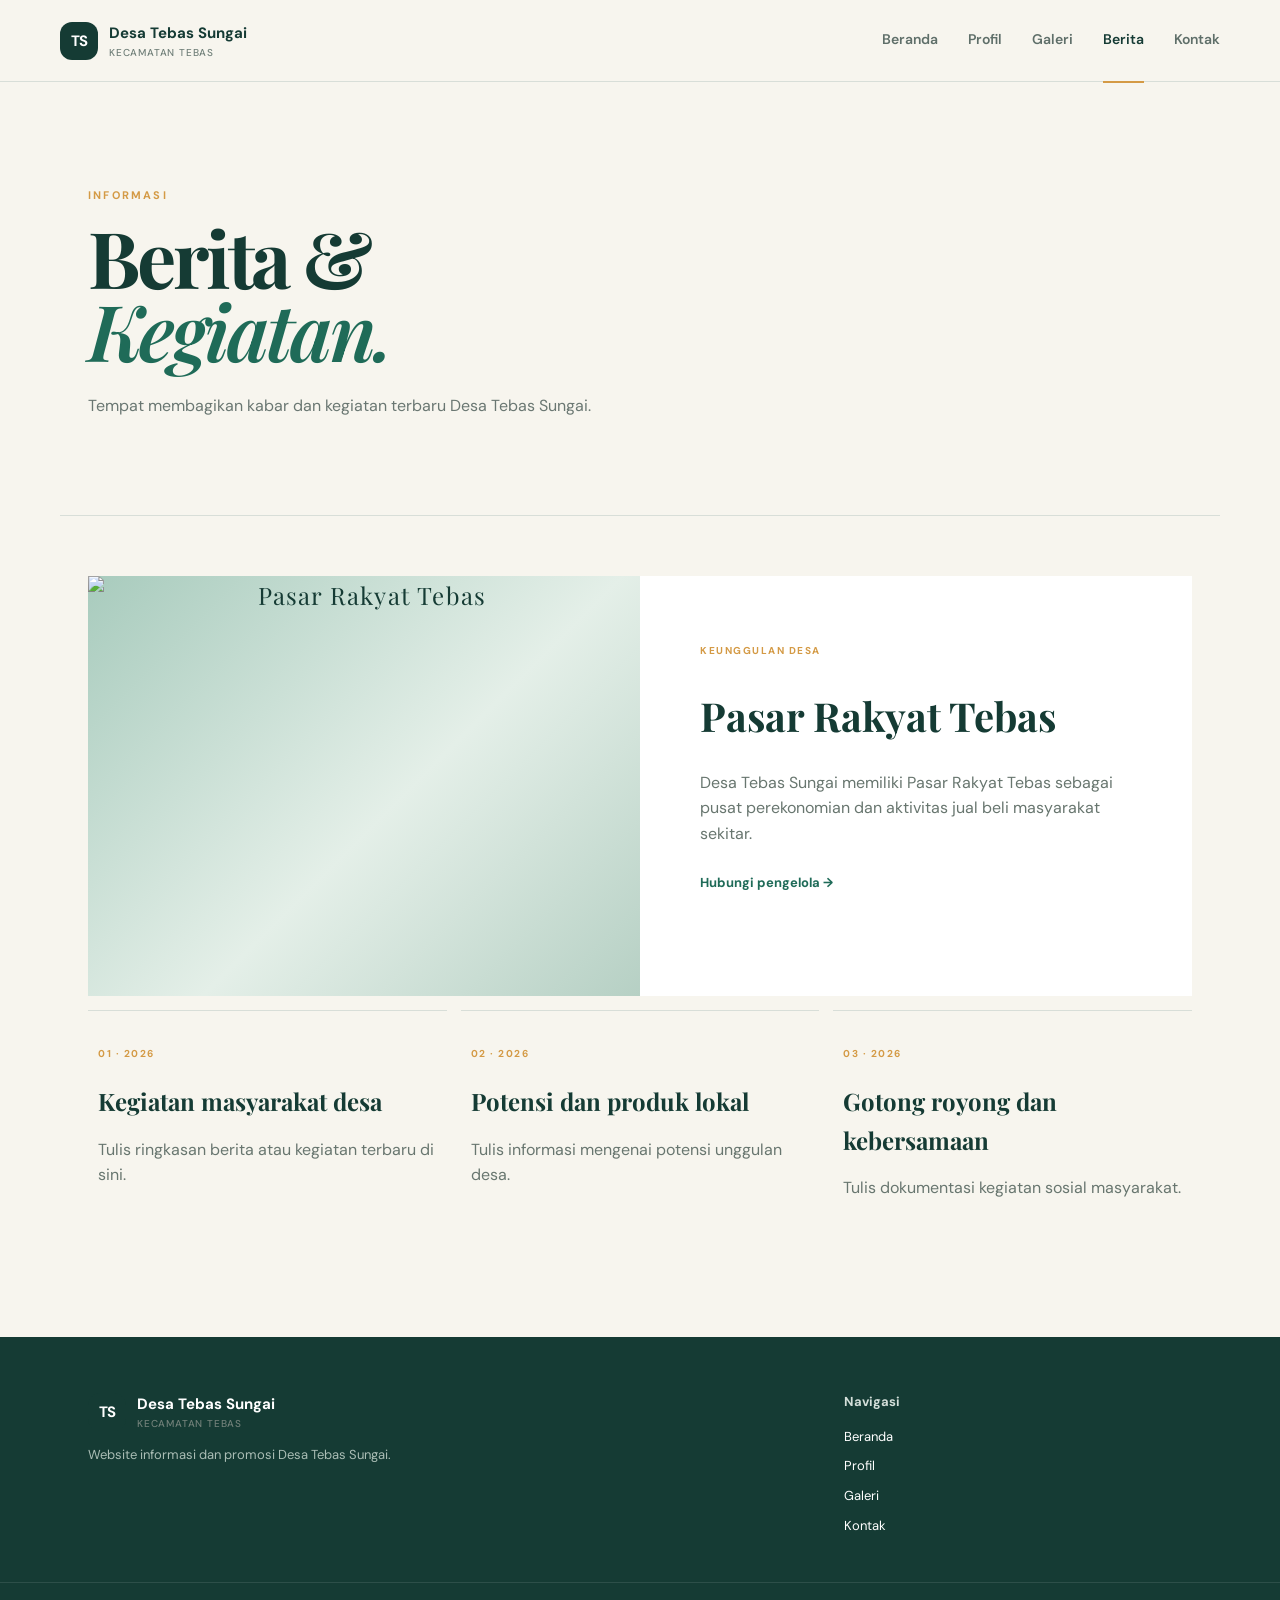
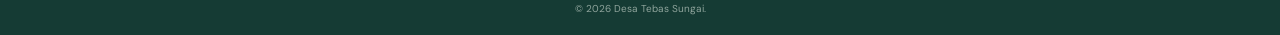
==== berita.html @ 547ca8f2 "Add files via upload" ====
<!DOCTYPE html>
<html lang="id">
<head><meta charset="UTF-8"><meta name="viewport" content="width=device-width, initial-scale=1.0"><title>Berita | Desa Tebas Sungai</title><link rel="stylesheet" href="style.css"></head>
<body>
<header class="navbar"><a class="brand" href="index.html"><span class="brand-mark">TS</span><span>Desa Tebas Sungai<small>Kecamatan Tebas</small></span></a><button class="menu-toggle">☰</button><nav><a href="index.html">Beranda</a><a href="profil.html">Profil</a><a href="galeri.html">Galeri</a><a class="active" href="berita.html">Berita</a><a href="kontak.html">Kontak</a></nav></header>
<main>
<section class="page-hero wrap"><p class="eyebrow">INFORMASI</p><h1>Berita &<br><em>Kegiatan.</em></h1><p>Tempat membagikan kabar dan kegiatan terbaru Desa Tebas Sungai.</p></section>
<section class="news wrap">
<article class="news-card featured"><div class="news-image"><img src="images/berita-pasar-rakyat-tebas.jpg" alt="Pasar Rakyat Tebas"></div><div class="news-body"><span class="tag">KEUNGGULAN DESA</span><h2>Pasar Rakyat Tebas</h2><p>Desa Tebas Sungai memiliki Pasar Rakyat Tebas sebagai pusat perekonomian dan aktivitas jual beli masyarakat sekitar.</p><a class="text-link" href="kontak.html">Hubungi pengelola →</a></div></article>
<div class="news-list">
<article><span class="date">01 · 2026</span><h3>Kegiatan masyarakat desa</h3><p>Tulis ringkasan berita atau kegiatan terbaru di sini.</p></article>
<article><span class="date">02 · 2026</span><h3>Potensi dan produk lokal</h3><p>Tulis informasi mengenai potensi unggulan desa.</p></article>
<article><span class="date">03 · 2026</span><h3>Gotong royong dan kebersamaan</h3><p>Tulis dokumentasi kegiatan sosial masyarakat.</p></article>
</div>
</section>
</main>
<footer><div class="wrap footer-grid"><div><div class="brand footer-brand"><span class="brand-mark">TS</span><span>Desa Tebas Sungai<small>Kecamatan Tebas</small></span></div><p>Website informasi dan promosi Desa Tebas Sungai.</p></div><div><b>Navigasi</b><a href="index.html">Beranda</a><a href="profil.html">Profil</a><a href="galeri.html">Galeri</a><a href="kontak.html">Kontak</a></div></div><div class="copyright">© 2026 Desa Tebas Sungai.</div></footer><script src="script.js"></script></body></html>
---- style.css ----
@import url('https://fonts.googleapis.com/css2?family=DM+Sans:wght@400;500;600;700&family=Playfair+Display:ital,wght@0,600;0,700;1,600;1,700&display=swap');
:root{--ink:#153b34;--green:#1f6b58;--mint:#dcefe5;--cream:#f7f5ee;--gold:#d49a45;--white:#fff;--line:#d8ded8;--max:1160px}
*{box-sizing:border-box}html{scroll-behavior:smooth}body{margin:0;background:var(--cream);color:var(--ink);font-family:'DM Sans',sans-serif;line-height:1.6}a{text-decoration:none;color:inherit}.wrap{max-width:var(--max);margin:auto;padding-left:28px;padding-right:28px}
.navbar{height:82px;padding:0 max(28px,calc((100% - 1160px)/2));display:flex;align-items:center;justify-content:space-between;background:rgba(247,245,238,.94);backdrop-filter:blur(10px);position:sticky;top:0;z-index:10;border-bottom:1px solid var(--line)}
.brand{display:flex;align-items:center;gap:11px;font-weight:700;font-size:15px}.brand small{display:block;font-size:10px;font-weight:500;color:#718079;letter-spacing:.08em;text-transform:uppercase}.brand-mark{width:38px;height:38px;border-radius:12px;background:var(--ink);color:white;display:grid;place-items:center;font-weight:700;letter-spacing:-.05em}nav{display:flex;gap:30px;font-size:14px;font-weight:600;color:#5f6f69}nav a{padding:30px 0;border-bottom:2px solid transparent}nav a:hover,nav a.active{color:var(--ink);border-bottom-color:var(--gold)}.menu-toggle{display:none;border:0;background:none;font-size:25px;color:var(--ink)}
.hero{max-width:1240px;margin:0 auto;padding:90px 40px 70px;min-height:620px;display:grid;grid-template-columns:1.05fr .95fr;align-items:center;gap:55px}.eyebrow{font-size:11px;letter-spacing:.2em;font-weight:700;color:var(--gold);margin:0 0 16px}.hero h1,.page-hero h1{font-family:'Playfair Display',serif;font-size:clamp(58px,7vw,92px);line-height:.94;margin:0 0 26px;letter-spacing:-.04em}.hero h1 em,.page-hero h1 em,h2 em{color:var(--green);font-weight:600}.lead{font-size:18px;max-width:530px;color:#64716c}.hero-actions{display:flex;gap:12px;margin-top:34px}.btn{display:inline-flex;align-items:center;justify-content:center;gap:20px;padding:14px 22px;border-radius:5px;border:1px solid var(--ink);font-weight:700;font-size:13px}.btn.primary{background:var(--ink);color:white}.btn.primary:hover{background:var(--green)}.btn.ghost{background:transparent}.hero-card{height:470px;position:relative}.hero-image-placeholder,.news-image,.photo{height:100%;display:grid;place-items:center;background:linear-gradient(135deg,#a8cbbd,#e4efe8 55%,#b6d0c4);color:var(--ink);font-family:'Playfair Display',serif;font-size:28px;text-align:center;letter-spacing:.05em;overflow:hidden}
.hero-image-placeholder img,.news-image img,.photo img{width:100%;height:100%;object-fit:cover;display:block}.floating-info{position:absolute;bottom:22px;left:-30px;background:white;padding:16px 20px;display:flex;gap:12px;align-items:center;box-shadow:0 14px 35px #163b3420;border-radius:4px}.floating-info span{font-size:23px}.floating-info small{display:block;color:#718079;font-size:11px}.stats{display:grid;grid-template-columns:repeat(4,1fr);border-top:1px solid var(--line);border-bottom:1px solid var(--line);padding-top:24px;padding-bottom:24px}.stats div{padding:12px 24px;border-right:1px solid var(--line);display:flex;flex-direction:column}.stats div:last-child{border:0}.stats strong{font-size:11px;color:var(--gold)}.stats span{font-weight:700;margin-top:3px}.section{padding-top:115px;padding-bottom:75px}.intro{display:grid;grid-template-columns:1fr 1fr;gap:100px}.section h2,.two-col h2,.contact h2{font-family:'Playfair Display',serif;font-size:48px;line-height:1.05;margin:0;letter-spacing:-.03em}.section-copy{padding-top:25px;color:#65736e;font-size:16px}.text-link{display:inline-block;margin-top:10px;color:var(--green);font-weight:700;font-size:13px}.feature{display:grid;grid-template-columns:1.4fr 1fr 1fr;gap:14px;padding-bottom:115px}.feature-card,.info-grid article{background:#e6eee8;padding:36px;min-height:270px;display:flex;flex-direction:column}.feature-card span,.info-grid span{font-size:11px;color:var(--gold);font-weight:700}.feature-card h3,.info-grid h3{font-family:'Playfair Display',serif;font-size:27px;margin:35px 0 8px}.feature-card p{color:#687871;margin:0}.feature-card a{margin-top:auto;font-size:13px;font-weight:700}.feature-card.dark{background:var(--ink);color:white}.feature-card.dark p{color:#b6c9c2}.page-hero{padding-top:105px;padding-bottom:80px;border-bottom:1px solid var(--line)}.page-hero h1{font-size:clamp(55px,7vw,78px)}.page-hero>p:last-child{max-width:600px;color:#6a7772}.two-col{display:grid;grid-template-columns:1fr 1fr;gap:100px}.two-col>div:last-child{color:#66736e;padding-top:15px}.info-grid{display:grid;grid-template-columns:repeat(3,1fr);gap:14px;padding-bottom:110px}.quote{background:var(--green);color:white;padding-top:60px;padding-bottom:60px;margin-bottom:110px;text-align:center}.quote p{font-family:'Playfair Display',serif;font-size:34px;margin:0}.gallery{padding-top:60px;padding-bottom:110px;display:grid;grid-template-columns:repeat(3,1fr);grid-auto-rows:300px;gap:14px}.gallery-item{position:relative;overflow:hidden;background:white}.gallery-item .photo{font-size:20px}.gallery-item>div:last-child{position:absolute;bottom:0;left:0;right:0;background:linear-gradient(transparent,#153b34e8);color:white;padding:55px 20px 18px}.gallery-item span{display:block;font-size:11px;color:#d4dfda;margin-top:3px}.gallery-item.tall{grid-row:span 2}.gallery-item.wide{grid-column:span 2}.news{padding-top:60px;padding-bottom:110px}.news-card{display:grid;grid-template-columns:1fr 1fr;background:white;min-height:420px}.news-image{font-size:24px}.news-body{padding:60px}.tag,.date{font-size:10px;letter-spacing:.15em;color:var(--gold);font-weight:700}.news-body h2{font-family:'Playfair Display',serif;font-size:40px;line-height:1.05}.news-body p,.news-list p{color:#68766f}.news-list{display:grid;grid-template-columns:repeat(3,1fr);gap:14px;margin-top:14px}.news-list article{border-top:1px solid var(--line);padding:28px 10px 10px}.news-list h3{font-family:'Playfair Display',serif;font-size:24px;margin:18px 0 5px}.contact{display:grid;grid-template-columns:1fr 1fr;gap:90px;padding-top:65px;padding-bottom:110px}.contact-info>p:not(.eyebrow){color:#68766f;max-width:480px}.contact-row{display:flex;gap:18px;margin-top:32px}.contact-row>b{font-size:20px}.contact-row strong,.contact-row span{display:block}.contact-row span{color:#68766f;font-size:14px}.contact-form{background:white;padding:40px}.contact-form label{display:block;font-size:12px;font-weight:700;margin-bottom:20px}.contact-form input,.contact-form textarea{display:block;width:100%;border:0;border-bottom:1px solid var(--line);padding:13px 0;background:transparent;font:inherit;outline:none;color:var(--ink)}.contact-form textarea{resize:vertical}.contact-form small{display:block;color:#89938f;margin-top:18px;font-size:10px}footer{background:var(--ink);color:white;padding-top:55px}.footer-grid{display:grid;grid-template-columns:2fr 1fr;gap:60px;padding-bottom:45px}.footer-brand{color:white}.footer-grid p{color:#aabdb5;font-size:13px;max-width:350px}.footer-grid>div:last-child{display:flex;flex-direction:column;gap:9px;font-size:13px}.footer-grid b{margin-bottom:5px;color:#d4dfda}.copyright{border-top:1px solid #ffffff1a;padding:18px 28px;text-align:center;color:#8fa49c;font-size:10px}
@media(max-width:800px){.navbar{height:70px;padding:0 20px}.menu-toggle{display:block}nav{display:none;position:absolute;top:70px;left:0;right:0;background:var(--cream);padding:10px 20px 20px;border-bottom:1px solid var(--line);flex-direction:column;gap:0}nav.open{display:flex}nav a{padding:12px 0}.hero{grid-template-columns:1fr;padding:65px 25px 55px;min-height:auto}.hero h1{font-size:60px}.hero-card{height:330px}.floating-info{left:10px}.stats{grid-template-columns:1fr 1fr}.stats div:nth-child(2){border-right:0}.intro,.two-col,.contact{grid-template-columns:1fr;gap:30px}.section{padding-top:75px}.section h2,.two-col h2,.contact h2{font-size:39px}.feature,.info-grid,.news-list{grid-template-columns:1fr}.gallery{grid-template-columns:1fr 1fr;grid-auto-rows:230px;padding-top:35px}.gallery-item.tall{grid-row:span 1}.gallery-item.wide{grid-column:span 2}.news-card{grid-template-columns:1fr}.news-body{padding:35px}.news-body h2{font-size:32px}.contact{gap:40px}.footer-grid{grid-template-columns:1fr}}
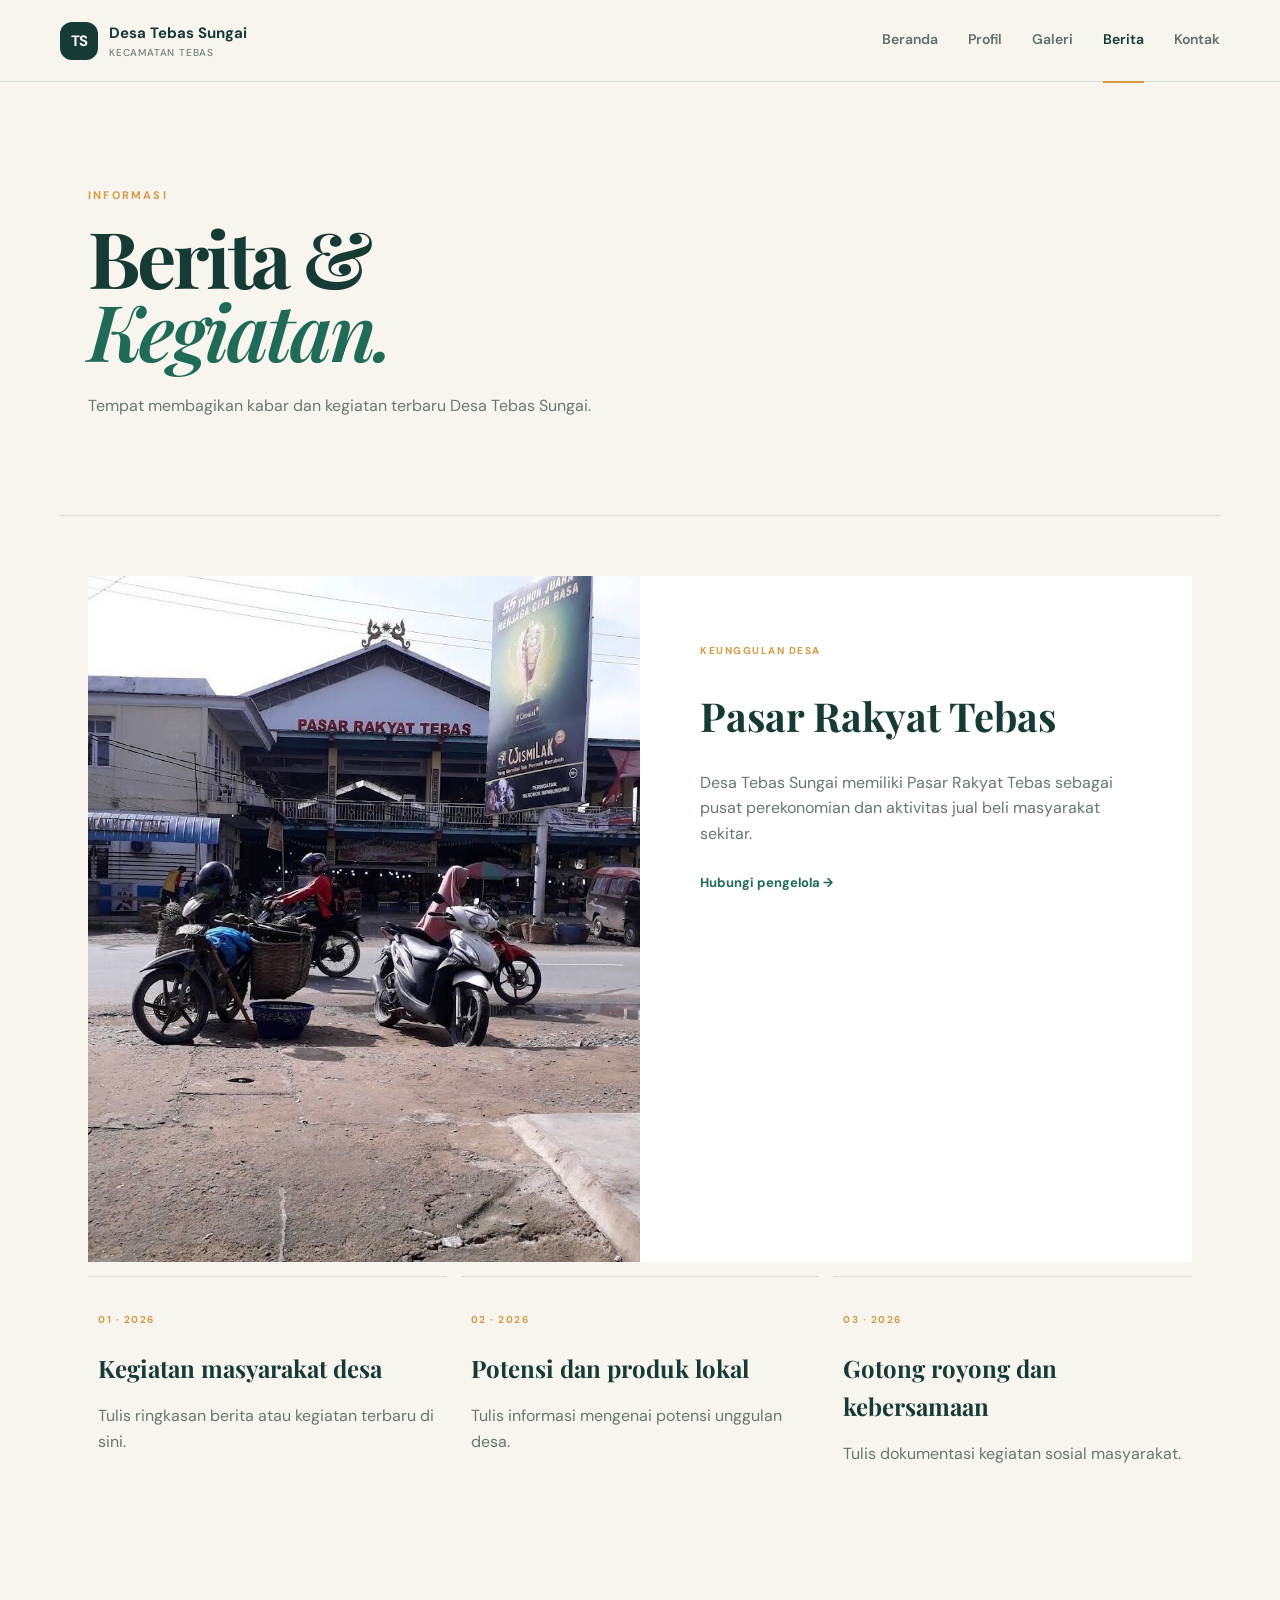
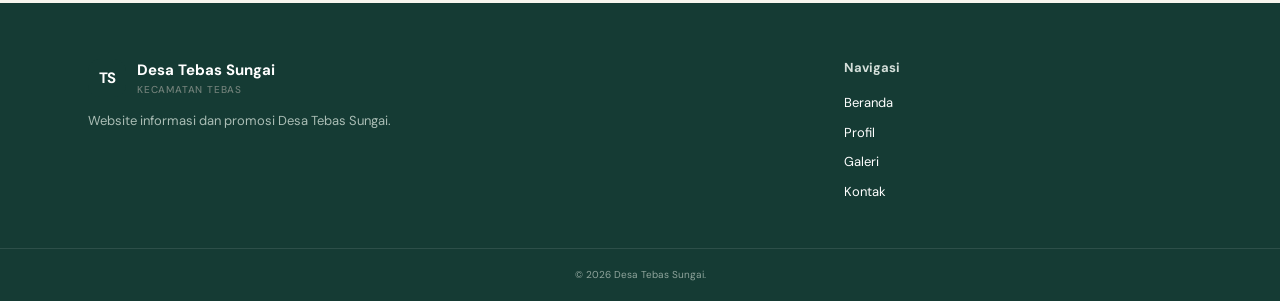
==== commit bd15a02e: "Update berita.html" ====
--- a/berita.html
+++ b/berita.html
@@ -6,7 +6,7 @@
 <main>
 <section class="page-hero wrap"><p class="eyebrow">INFORMASI</p><h1>Berita &<br><em>Kegiatan.</em></h1><p>Tempat membagikan kabar dan kegiatan terbaru Desa Tebas Sungai.</p></section>
 <section class="news wrap">
-<article class="news-card featured"><div class="news-image"><img src="images/berita-pasar-rakyat-tebas.jpg" alt="Pasar Rakyat Tebas"></div><div class="news-body"><span class="tag">KEUNGGULAN DESA</span><h2>Pasar Rakyat Tebas</h2><p>Desa Tebas Sungai memiliki Pasar Rakyat Tebas sebagai pusat perekonomian dan aktivitas jual beli masyarakat sekitar.</p><a class="text-link" href="kontak.html">Hubungi pengelola →</a></div></article>
+<article class="news-card featured"><div class="news-image"><img src="berita-pasar-rakyat-tebas.jpg" alt="Pasar Rakyat Tebas"></div><div class="news-body"><span class="tag">KEUNGGULAN DESA</span><h2>Pasar Rakyat Tebas</h2><p>Desa Tebas Sungai memiliki Pasar Rakyat Tebas sebagai pusat perekonomian dan aktivitas jual beli masyarakat sekitar.</p><a class="text-link" href="kontak.html">Hubungi pengelola →</a></div></article>
 <div class="news-list">
 <article><span class="date">01 · 2026</span><h3>Kegiatan masyarakat desa</h3><p>Tulis ringkasan berita atau kegiatan terbaru di sini.</p></article>
 <article><span class="date">02 · 2026</span><h3>Potensi dan produk lokal</h3><p>Tulis informasi mengenai potensi unggulan desa.</p></article>
@@ -14,4 +14,4 @@
 </div>
 </section>
 </main>
-<footer><div class="wrap footer-grid"><div><div class="brand footer-brand"><span class="brand-mark">TS</span><span>Desa Tebas Sungai<small>Kecamatan Tebas</small></span></div><p>Website informasi dan promosi Desa Tebas Sungai.</p></div><div><b>Navigasi</b><a href="index.html">Beranda</a><a href="profil.html">Profil</a><a href="galeri.html">Galeri</a><a href="kontak.html">Kontak</a></div></div><div class="copyright">© 2026 Desa Tebas Sungai.</div></footer><script src="script.js"></script></body></html>+<footer><div class="wrap footer-grid"><div><div class="brand footer-brand"><span class="brand-mark">TS</span><span>Desa Tebas Sungai<small>Kecamatan Tebas</small></span></div><p>Website informasi dan promosi Desa Tebas Sungai.</p></div><div><b>Navigasi</b><a href="index.html">Beranda</a><a href="profil.html">Profil</a><a href="galeri.html">Galeri</a><a href="kontak.html">Kontak</a></div></div><div class="copyright">© 2026 Desa Tebas Sungai.</div></footer><script src="script.js"></script></body></html>
